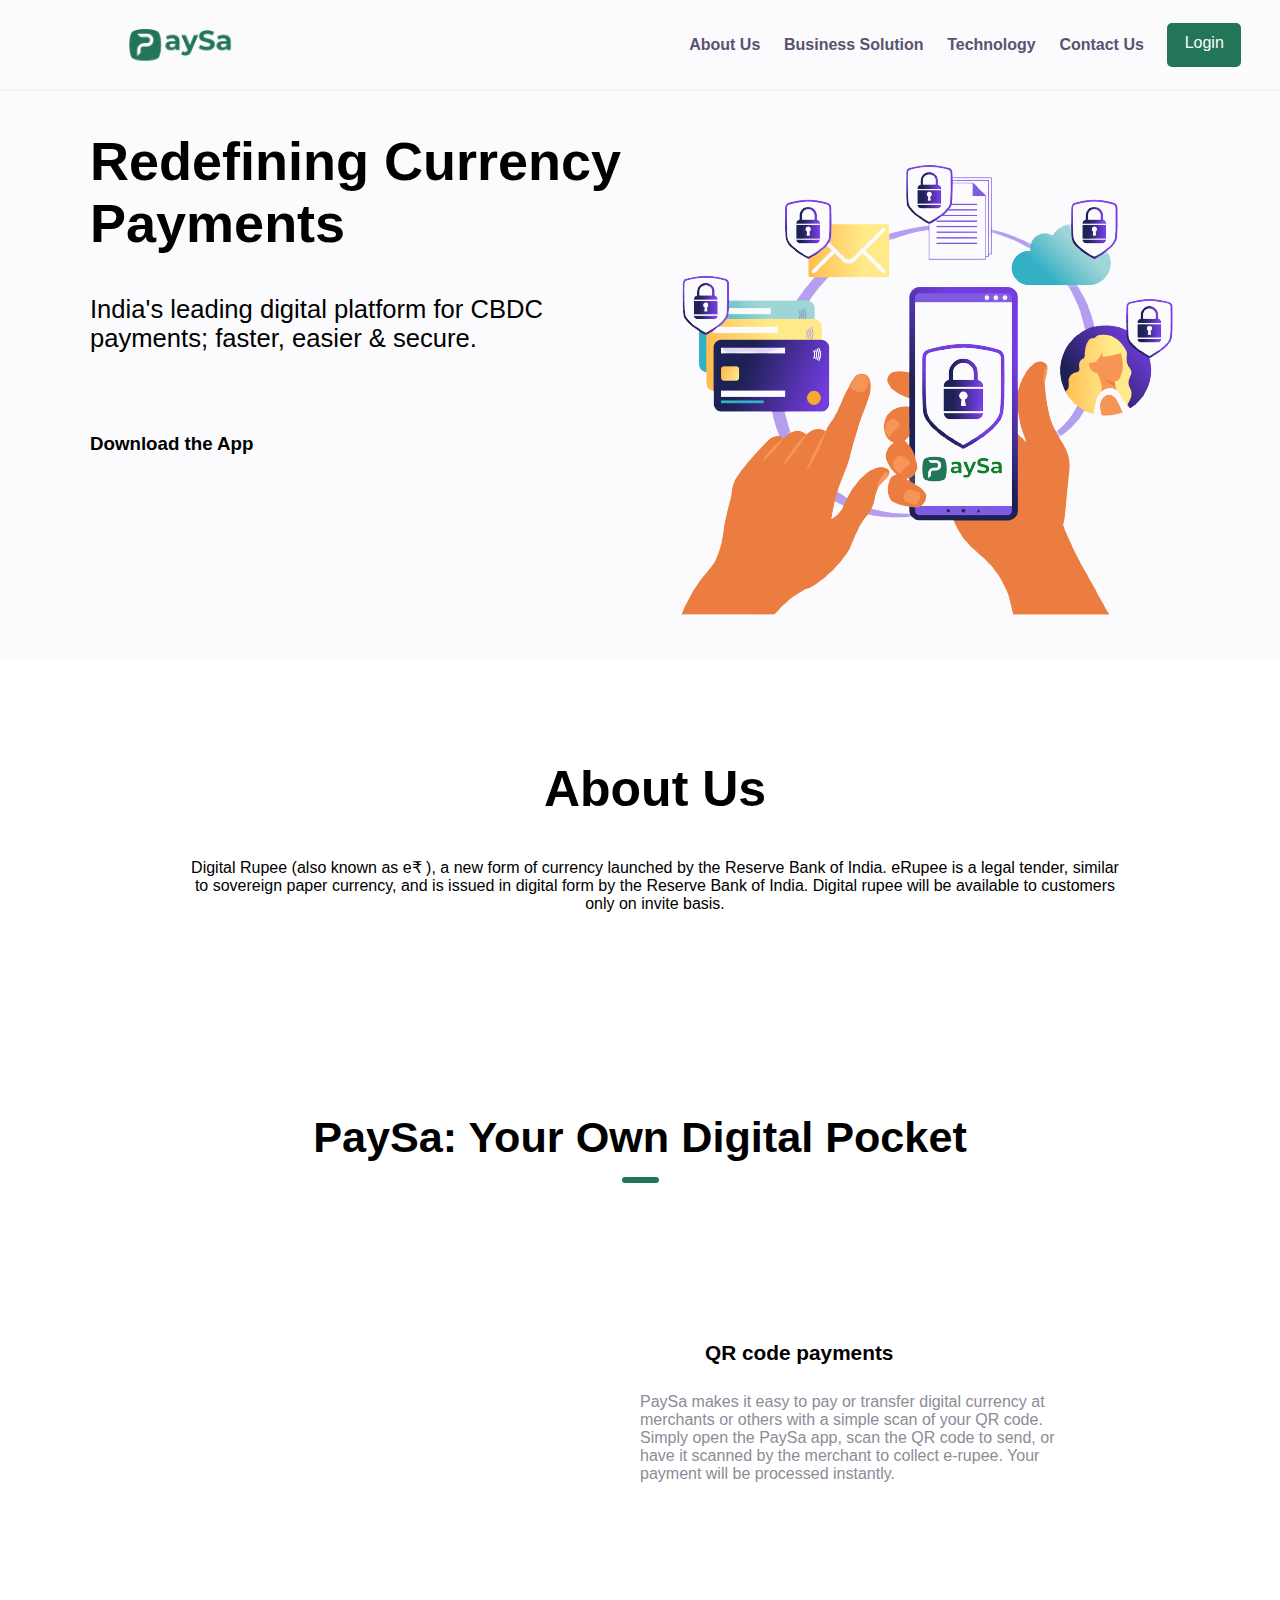
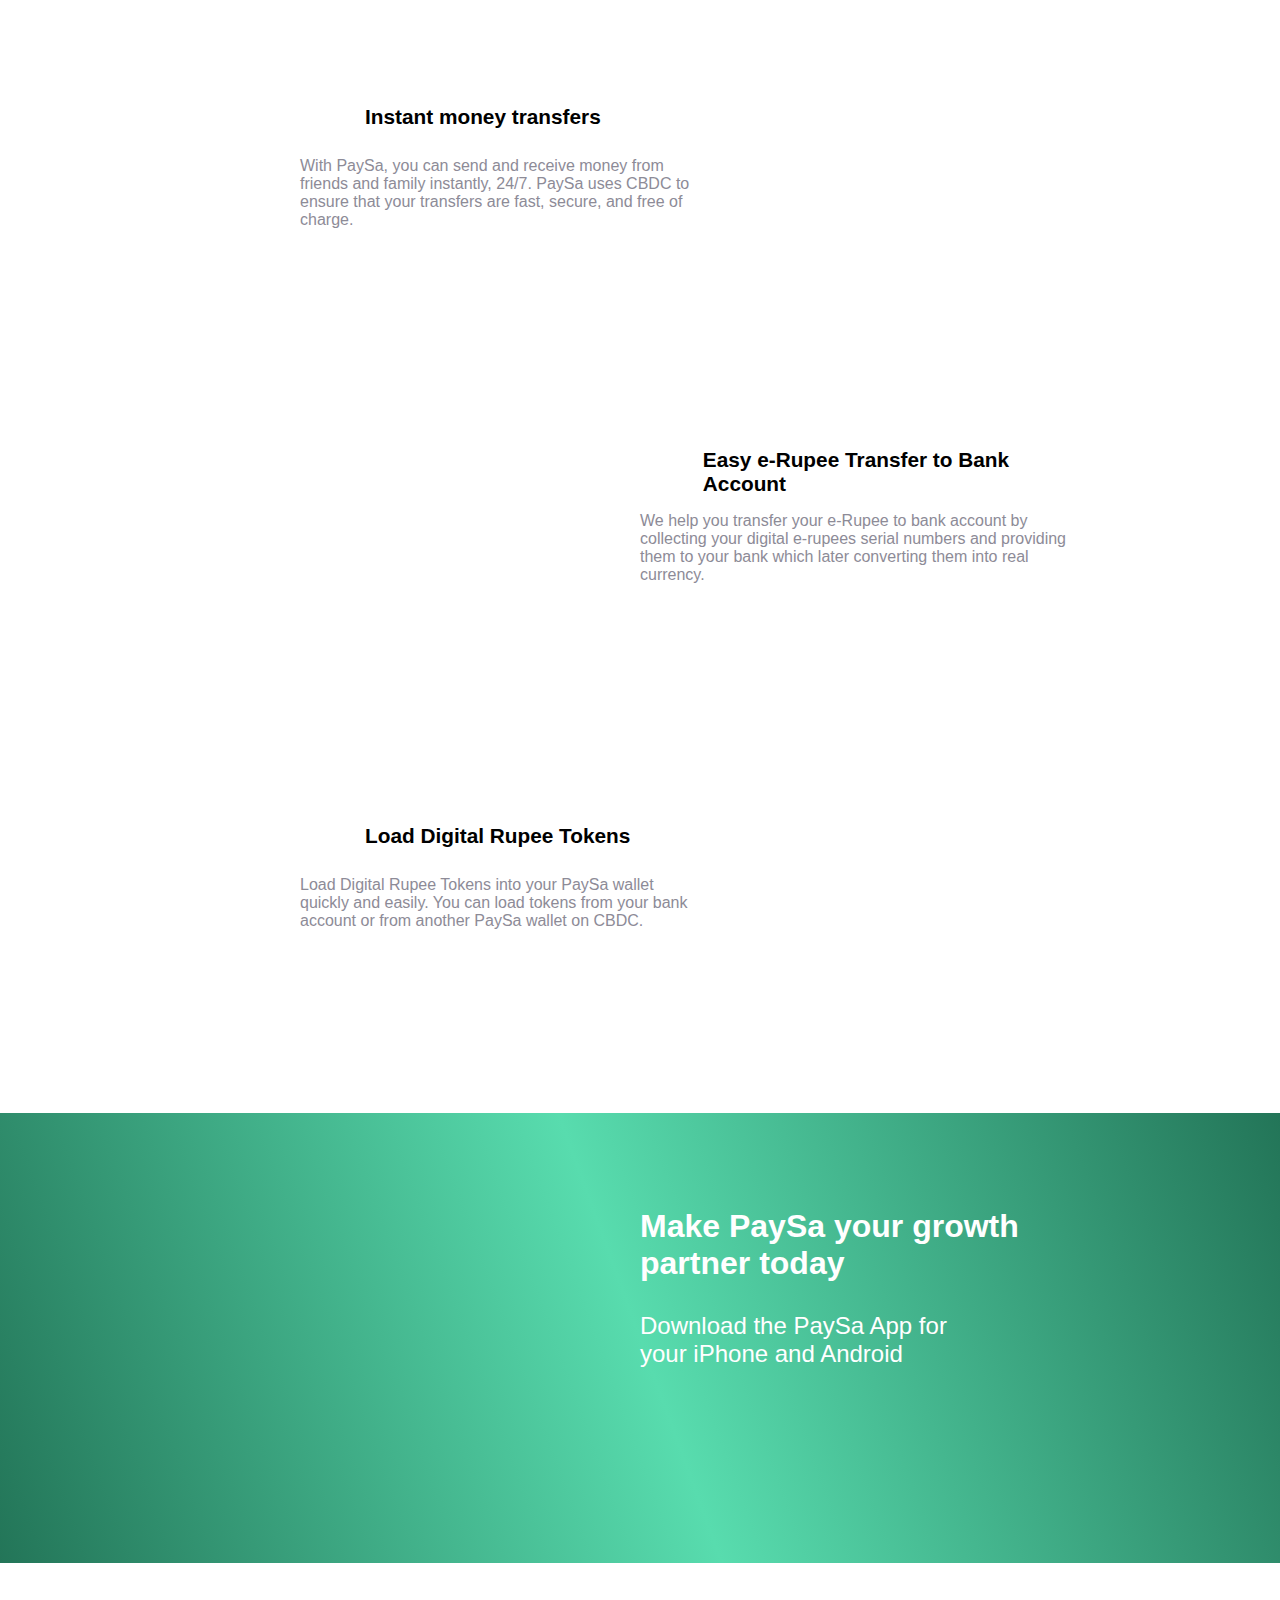
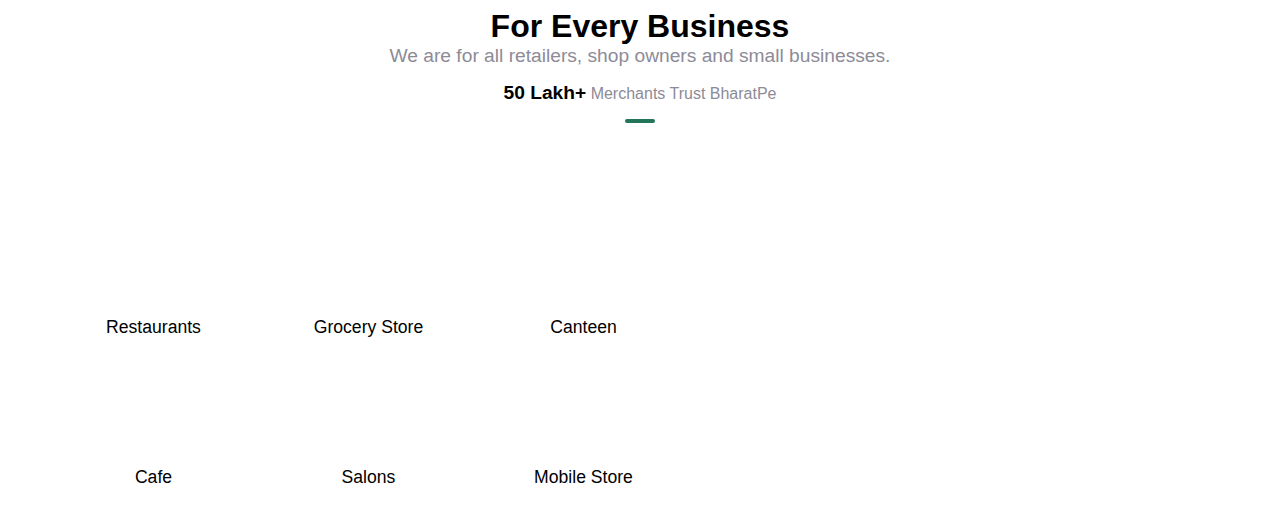
==== pro3/index.html @ a6ddaf46 "Add files via upload" ====
<!DOCTYPE html>
<html lang="en">
<head>
    <meta charset="UTF-8">
    <meta name="viewport" content="width=device-width, initial-scale=1.0">
    <link rel="stylesheet" href="index.css">
    <link rel="icon" href="https://avatars3.githubusercontent.com/u/54451090?s=200&v=4">
    <title>PaySa</title>
</head>
<body>
    <header>
        <div class="nav-bar">
            <div class="nav-bar-int">
                <div class="nav-logo">  
                    <div class="logo">
                    </div> 
                </div>

                <!-- <div class="empty-space-nav"></div> -->

                <div class="menu-items">
                    <a class="turnBlue" href="#"> About Us </a>
                    <a class="turnBlue" href="#"> Business Solution </a>
                    <a class="turnBlue" href="#"> Technology </a>
                    <!-- <a class="turnBlue" href="#">  </a> -->
                    <a class="turnBlue" href="#"> Contact Us </a>
                    <button class="Login"> Login </button>
                </div>
            </div>    
        </div>
    </header>

    <div class="space"></div>

    <div class="hero-section1">
        <div class="text-area-1">
            <div class="text11">
                <div class="text111">Redefining Currency </div> 
                <div class="text111">Payments</div>
            </div>
            <div class="text12">
               India's leading digital platform for CBDC payments; faster, easier & secure.
            </div>

            <div class="bottom-of-hero"></div>
            <div class="text13">
                Download the App
            </div>
            <div class="downloads"></div>
            <div class="download-img"></div>
        </div>
        <div class="image-area-01">
            <img src="firstpageimg.png"> 
        </div>
    </div>
    <div class="about_us">
        <div class="about_head">
            <h1>About Us</h1>
        </div>
        <div class="about-in">
            <p>Digital Rupee (also known as e₹ ), a new form of currency launched by the Reserve Bank of India. eRupee is a legal tender, similar to sovereign paper currency, and is issued in digital form by the Reserve Bank of India. Digital rupee will be available to customers only on invite basis.</p>
        </div>
    </div>
<div class="hero-section2">
            <div class="heading2">
                <h2> PaySa: Your Own Digital Pocket</h2>
                <div class="space-creator">
                </div>
            </div>


        <div class="main-secc"></div>

    <div class="main-bg">
            <div class="section-content">
                <div class="img-content" style="background-image: url(https://th.bing.com/th/id/R.ad72b7fecbe0de6526bdde511965ff04?rik=%2bZcPTM8g%2bKiTmQ&riu=http%3a%2f%2fentechdesigns.com%2fnew_site%2fwp-content%2fthemes%2fen-tech%2fimages%2fnot_available_icon.jpg&ehk=UI0frGbrfodEmx3CUtAoVkW7kPtvieYdu3SuVf0niHk%3d&risl=&pid=ImgRaw&r=0);"></div>                
                <div class="text-content">
                    <div class="line">
                        <div class="small-img" style="background-image: url(https://imgs.search.brave.com/tpO8QWYqjPdLjdvRG-HXmpwBp8l03VVU_ZikcSqKKr0/rs:fit:860:0:0/g:ce/aHR0cHM6Ly9tZS1x/ci5jb20vc3RhdGlj/L3BhZ2VzL3FyLWNv/ZGUtZm9yLWltYWdl/LWltZy9pbWFnZS1x/ci1jb2RlLndlYnA);"></div>
                            <h4 class="tc">QR code payments</h4>
                    </div>
                    <div class="txt">
                        PaySa makes it easy to pay or transfer digital currency at merchants or others  with a simple scan of your QR code. Simply open the PaySa app, scan the QR code to send, or have it scanned by the merchant to collect e-rupee. Your payment will be processed instantly.
                    </div>
                </div>
            </div>
            <div class="section-content" id="sec-con2">
                <div class="text-content">
                    <div class="line">
                        <div class="small-img" style="background-image: url(https://imgs.search.brave.com/nka3QMrNLmG-xoeVv3oWApmT1oGC3FAm6EVx0VaQE6c/rs:fit:860:0:0/g:ce/aHR0cDovL3d3dy5w/bmdpbWFnZXNmcmVl/LmNvbS9Nb25leS9S/dXBlZS1TeW1ib2wv/cnVwZWUtc3ltYm9s/LXBuZy1pbWFnZV9s/aWdodC1ibHVlLnBu/Zw);"></div>
                        <h4 class="tc">Instant money transfers</h4>
                    </div>
                    <div class="txt">With PaySa, you can send and receive money from friends and family instantly, 24/7. PaySa uses CBDC to ensure that your transfers are fast, secure, and free of charge.</div>
                </div>
                <div class="img-content" style="background-image: url();"></div>
            </div>


            <div class="section-content">
                <div class="img-content" style="background-image: url(https://th.bing.com/th/id/R.ad72b7fecbe0de6526bdde511965ff04?rik=%2bZcPTM8g%2bKiTmQ&riu=http%3a%2f%2fentechdesigns.com%2fnew_site%2fwp-content%2fthemes%2fen-tech%2fimages%2fnot_available_icon.jpg&ehk=UI0frGbrfodEmx3CUtAoVkW7kPtvieYdu3SuVf0niHk%3d&risl=&pid=ImgRaw&r=0);"></div>            
                    <div class="text-content">
                        <div class="line">
                            <div class="small-img" style="background-image: url(https://imgs.search.brave.com/F_cQ1xJvTNyh5-5Tk3KOppmfVLjaJOh_8UtG-1dLhJM/rs:fit:860:0:0/g:ce/aHR0cHM6Ly9tZWRp/YS5pc3RvY2twaG90/by5jb20vaWQvNDkw/MzU5MTc2L3ZlY3Rv/ci9iYW5rLWljb24t/b24tYS13aGl0ZS1i/YWNrZ3JvdW5kLXBy/b3Nlcmllcy5qcGc_/cz02MTJ4NjEyJnc9/MCZrPTIwJmM9YXJR/NExYSDA0akE1LWs4/bnBvc2lqUFh4cENW/NWZYOXZuVVVjd2U5/dWc0dz0);"></div>
                            <h4 class="tc">Easy e-Rupee Transfer to Bank Account</h4>
                        </div>
                    <div class="txt">We help you transfer your e-Rupee to bank account by collecting your digital e-rupees serial numbers and providing them to your bank which later converting them into real currency.  </div>
                </div>
            </div>

            <div class="section-content" id="sec-con2">
                <div class="text-content">
                    <div class="line">
                        <div class="small-img" style="background-image: url(https://imgs.search.brave.com/GfKclNx5KV575thIpJRkPLmxJpGCrcDFk0v-A_xw0AU/rs:fit:860:0:0/g:ce/aHR0cHM6Ly9tZWRp/YS5pc3RvY2twaG90/by5jb20vaWQvMTE5/MDM2OTQ2MS92ZWN0/b3IvZ29sZGVuLWNv/aW4td2l0aC1zdGFy/LXZlY3Rvci1pbGx1/c3RyYXRpb24uanBn/P3M9NjEyeDYxMiZ3/PTAmaz0yMCZjPW9p/VGFEYXJ1V3ROeVVX/bFlsYmM0Tm9qZDNI/MnNveVBXaFdQZUlj/NUV6UEU9);"></div>
                        <h4 class="tc">Load Digital Rupee Tokens</h4>
                    </div>
                    <div class="txt">Load Digital Rupee Tokens into your PaySa wallet quickly and easily. You can load tokens from your bank account or from another PaySa wallet on CBDC.</div>
                </div>
                <div class="img-content" style="background-image: url();"></div>
            </div>
    </div>
</div>




    <!-- Hero Section 4  -->

    <div class="hero-section4">
        <div class="hero-sec4img"></div>
        <div class="hero-sec4txt">
            <div class="div-up">Make PaySa your growth
                partner today</div>
            <div class="div-down">Download the PaySa App for
                your iPhone and Android</div>
            <div class="download-img"></div>
        </div>
    </div>

    <!-- Hero Section 5 -->

    <div class="hero-section5">
        <div class="master5-1">
            <div style="font-size: 2rem; font-weight: 700;">For Every Business</div>
            <div style="font-size: 1.2rem; color: #8d8b97;">We are for all retailers, shop owners and small businesses.</div>
            <div style="margin-top: 15px;">
                <span style="font-weight: 700; font-size: 1.2rem;">50 Lakh+</span>
                <span style="font-size: 1rem; color:#8d8b97;">Merchants Trust BharatPe</span>
            </div>
            <div class="small-img-2"></div>
        </div>
        <div class="master5-2">
            <div class="master5-2-1">
                <div class="line-box-1">
                    <div class="box1">
                    <div class="img-art" style="background-image: url(https://imgs.search.brave.com/_KnoOtLw1ePfY0BrxJpQ4TMPaXZN6GF9VWNGxg7csrc/rs:fit:500:0:0/g:ce/aHR0cHM6Ly9tZWRp/YS1jZG4udHJpcGFk/dmlzb3IuY29tL21l/ZGlhL3Bob3RvLW8v/MDkvZTUvNWMvYjYv/YnJlYWQtc3RyZWV0/LWtpdGNoZW4uanBn);">
                    </div>
                    <p class="txt-art">Restaurants</p>
                    </div>
    
                    <div class="box1">  
                    <div class="img-art" style="background-image: url(https://imgs.search.brave.com/Jl0Cyv_trKkJ6JaJ3ieYdLHNSCeV8-T2REs1FATz_P4/rs:fit:860:0:0/g:ce/aHR0cHM6Ly9pbWFn/ZXMudW5zcGxhc2gu/Y29tL3Bob3RvLTE1/MzQ3MjM0NTI4NjIt/NGM4NzQwMThkNjZk/P2F1dG89Zm9ybWF0/JmZpdD1jcm9wJnE9/ODAmdz0xMDAwJml4/bGliPXJiLTQuMC4z/Jml4aWQ9TTN3eE1q/QTNmREI4TUh4elpX/RnlZMmg4Tm54OFoz/SnZZMlZ5ZVh4bGJu/d3dmSHd3Zkh4OE1B/PT0);">
                    </div>
                    <p class="txt-art">Grocery Store</p>
                    </div>
    
                    <div class="box1">
                    <div class="img-art" style="background-image: url(https://imgs.search.brave.com/5aHbfRJG51mxhq3ryUFkNxqtfxtQ9PrWzkPs_srpxBA/rs:fit:500:0:0/g:ce/aHR0cHM6Ly9zdGF0/aWM5LmRlcG9zaXRw/aG90b3MuY29tLzEw/Mzc3NzgvMTA3NC9p/LzQ1MC9kZXBvc2l0/cGhvdG9zXzEwNzQ1/MzEyLXN0b2NrLXBo/b3RvLW9mZmljZS13/b21hbi1pbi1jYW50/ZWVuLWNvb2suanBn);">
                    </div>
                    <p class="txt-art">Canteen</p>
                    </div>
                </div>
                
                <div class="line-box-1">
                    <div class="box1">
                    <div class="img-art" style="background-image: url(https://imgs.search.brave.com/lAjzjAKTDMoz-4sdrsdmpmv66_Zsh9qKGhODowkllXM/rs:fit:500:0:0/g:ce/aHR0cHM6Ly9pbWcu/ZnJlZXBpay5jb20v/cHJlbWl1bS1waG90/by9jYWZlLXdpdGgt/bGFyZ2Utd2luZG93/LXRhYmxlLXdpdGgt/Y2hhaXJzXzcyODQ3/Mi02NTMuanBnP3Np/emU9NjI2JmV4dD1q/cGc);">
                    </div>
                    <p class="txt-art">Cafe</p>
                    </div>
    
                    <div class="box1">  
                    <div class="img-art" style="background-image: url(https://imgs.search.brave.com/omWQRxwb3IkVpaN5o8cpvg3WltIj8z_VH1vW5rpjRCg/rs:fit:500:0:0/g:ce/aHR0cHM6Ly9pbWFn/ZXMudW5zcGxhc2gu/Y29tL3Bob3RvLTE1/NjAwNjY5ODQtMTM4/ZGFkYjRjMDM1P2l4/bGliPXJiLTQuMC4z/Jml4aWQ9TTN3eE1q/QTNmREI4TUh4elpX/RnlZMmg4TVRGOGZH/aGhhWElsTWpCellX/eHZibnhsYm53d2ZI/d3dmSHg4TUE9PSZ3/PTEwMDAmcT04MA.jpeg);">
                    </div>
                    <p class="txt-art">Salons</p>
                    </div>
    
                    <div class="box1">
                    <div class="img-art" style="background-image: url(https://imgs.search.brave.com/vFuJ8BAwd9srXGggWIZrSH2zXuHoSQgm17tYH7SF1Fc/rs:fit:860:0:0/g:ce/aHR0cHM6Ly9tZWRp/YS5pc3RvY2twaG90/by5jb20vaWQvODgy/NDQ0NTc0L3Bob3Rv/L2ludGVyaW9yLW9m/LXRoZS1hcHBsZS1z/dG9yZS1vbi1yZWdl/bnQtc3RyZWV0LWxv/bmRvbi10aGF0LXJl/Y2VudGx5LWhhZC1h/LXJlZnVyYmlzaG1l/bnQuanBnP3M9NjEy/eDYxMiZ3PTAmaz0y/MCZjPXVWUGxDblZK/UHZNYWVLTlJIdVRK/VzRpaUlyQ2J2NHAx/T05XeGNFYnJpOTg9);">
                    </div>
                    <p class="txt-art">Mobile Store</p>
                    </div>
                </div>
            </div>
            <div class="master5-2-2">
            </div>
        </div>
    </div>
---- pro3/index.css ----
* {
    width: auto;
    margin: 0;
    padding: 0;
    border: border-box;
    font-family:'Segoe UI', Tahoma, Geneva, Verdana, sans-serif
}

html, body {
    margin: 0;
    padding: 0;
    width: 100%;
    height: 100%;
}
.nav-bar {
    height: 90px;
    width: 104%;
    display: flex;
    justify-content: center;
    align-items: center;
    background-color: #fbfbfd;
    color: #212529;
    border-bottom: 1px solid rgb(236, 239, 239);
    position:fixed;
    top: 0;
    z-index: 500;

}

.space {
    width: 100%;
    height: 90px;
}

.nav-bar-int {
    display: flex;
    justify-content: space-between;
    align-items: center;
    width: 90%;
    height: 70px;
}

.nav-logo {
    width: 232.5px;
    height: 50px;
    display: flex;
    justify-content: space-evenly;
    align-items: center;
}

.logo {
    background-image: url(logopay.png);
    width: 281px;
    height: 237px;
    background-size: contain;
}

/* .empty-space-nav {
    width: 100%;
    height: 50px;
} */

.menu-items {
    width: 50%;
    height: 50px;
    display: flex;
    justify-content: space-evenly;
    align-items: center;
    font-weight: 550;
    font-size: 1rem;
    color: #585371;
    text-align: center;
}

.menu-items a {
    display: inline;
    text-decoration: none;
    color: #585371;
    
}

.Login {
    background-color: #237558;
    width: 73.5px;
    height: 43.5px;
    padding: 4px 17px 8px;
    color: white;
    font-size: 1rem;
    border-radius: 5px;
    border: none;
    text-align: center;
}

.turnBlue:hover {
    color: #23d295;
}

/* Hero Section */


.hero-section1 {
    height: 570px;
    background-color: #fbfbfd;
    display: flex;
}

.text-area-1 {
    /* background-color: red; */
    height: 570px;
    width: 50%;
    display: flex;
    align-items:flex-start;
    justify-content: center;
    display: flex;
    flex-direction: column;
    justify-content: space-evenly;
    margin-left: 90px;
}

.img-area-1 {
    background-image: url(hero-page-img.jpg);
    background-size: contain;
    background-repeat: no-repeat;
    height: 570px;
    width: 50%;
    margin-top: 10px;
    margin-right: 20px;
}

.text111 {
    font-weight: 700;
    font-size: 3.375rem;
}

.text12 {
    width: 500px;
    font-size: 1.6rem;
    text-align: left;
}

.text13 {
    font-size: 1.17rem;
    text-decoration: none;
    font-weight: 600;
}

.download-img {
    /* background-color: blue; */
    height: 70px;
    width: 400px;
    background-image: url(https://quantifyfitness.com/wp-content/uploads/download-app-store.png);
    background-size: contain;
    background-repeat: no-repeat;
}

.downloads {
    display: flex;
    justify-content: space-between;
    align-items: center;
}

.text13 {
    margin-bottom: 14px;
}

.image-area-01{
    margin-top: 50px;
    margin-right: 100px;
}
/* Second part of hero portion of the web site */

.main-bg {
    background-image: url();
    background-size:auto;
    background-repeat: no-repeat;
    background-position-x: 300px;
    background-position-y: 180px;
    height: 750px;
    width: 100%;
    position: relative;
    z-index: 0;
}

.hero-section2 {
    margin-top: 100px;
    height: 1600px;
    display: flex;
    flex-direction: column;
    /* justify-content: center; */
    align-items: center;
}
.about_us{
    margin-left: 90px;
    margin-right: 60px;
    padding: 100px;
    display: flex;
    flex-direction: column;
    justify-content: center;
    align-items:center;
    text-align: center;
}

.about_head{
    margin-bottom: 40px;
}

.about_head h1{
    font-size: 50px;
}
.heading2 {
    font-size: 1.8rem;
    display: flex;
    flex-direction: column;
    align-items: center;
}

.space-creator {
    height: 6px;
    width: 37px;
    background-color: #237558;
    border-radius: 5px;
    margin-top: 15px;
    
}

.img-content {
    height: 285px;
    width: 50%;
    background-size: contain;
    background-repeat: no-repeat;
    
    
}

.text-content {
    height: 285px;
    width: 50%;
    display: flex;
    flex-direction: column;
    align-content: center;
    justify-content: center;
    /* background-color: #585371; */
}

.section-content {
    display: flex;
    padding-left: 200px;
    padding-right: 200px;
    margin-bottom: 70px;
    position: relative;
    z-index: 1;

}

#sec-con2 {
    padding-left: 300px;
}

.main-secc {
    margin-top: 80px;
}

.small-img {
    height: 50px;
    width: 50px;
    background-size: cover;
}

.tc {
    font-size: 1.3rem;
    margin-left: 15px;
}

.line {
    display: flex;
    justify-content:flex-start;
    align-items: center;
}

.txt {
    font-size: 1rem;
    color: #8d8b97;
    margin-top: 15px;
}

/* Hero Section 3 */

.hero-section3 {
    margin-top: 100px;
    height: 2000px;
    display: flex;
    flex-direction: column;
    /* justify-content: center; */
    align-items: center;
}

.small-img-2 {
    height: 4px;
    width: 30px;
    background-color: #237558;
    border-radius: 5px;
    margin-top: 15px;
    
}

.tc2 {
    font-size: 1.3rem;
    /* margin-left: 15px; */
}

.third {
    padding-left: 300px;
}

.antistick {
    margin-left: 75px;
}


/* Hero Section 4  */
.hero-section4 {
    display: flex;
    height: 450px;
    width: 100%;
    background-image: linear-gradient(250deg,#237558,#58dcae,#237558);
    align-items: center;
    
}

.hero-sec4img {
    /* background-image: url(); */
    height: 100%;
    width: 50%;
    background-size: contain;
    background-repeat: no-repeat;
}

.div-up {
    font-size: 2rem;
    color: white;
    width: 400px;
    font-weight: 700;
    margin-bottom: 30px;
}

.div-down {
    font-size: 1.5rem;
    color: white;
    width: 350px;
    margin-bottom: 30px;
}

/* Hero Section 5  */

.hero-section5 {
    height: 550px;
    width: 100%;
    display: flex;
    flex-direction: column;
    align-content: center;
    justify-content: space-evenly;
    margin-top: 10px;

}

.master5-2-2 {
    background-image: url(https://th.bing.com/th/id/R.ad72b7fecbe0de6526bdde511965ff04?rik=%2bZcPTM8g%2bKiTmQ&riu=http%3a%2f%2fentechdesigns.com%2fnew_site%2fwp-content%2fthemes%2fen-tech%2fimages%2fnot_available_icon.jpg&ehk=UI0frGbrfodEmx3CUtAoVkW7kPtvieYdu3SuVf0niHk%3d&risl=&pid=ImgRaw&r=0);
    background-size: contain;
    background-repeat: no-repeat;
    height: 300px;
    width: 100%;
}

.master5-1 {
    display: flex;
    flex-direction: column;
    align-items: center;
    justify-content: center;
}

/* .master5-2 {
    display: flex;
} */

.box1 {
    height: 120px;
    width: 120px;
    display: flex;
    flex-direction: column;
    align-items: center;
    justify-content: center;

}

.img-art {
    height: 100%;
    width: 100%;
    background-size: contain;
    background-repeat: no-repeat;
}

.txt-art {
    font-size: 1.1rem;
}

.line-box-1 {
    display: flex;
    flex-direction: row;
    margin-top: 30px;
    justify-content: space-between;
    width: 550px;
    margin-left: 100px;
}

.master5-2 {
    display: flex;
    justify-content: space-evenly;
    align-items: center;
    align-self: center;
    width: 100%;
    margin-left: -13px;
    margin-top: 30px;
}
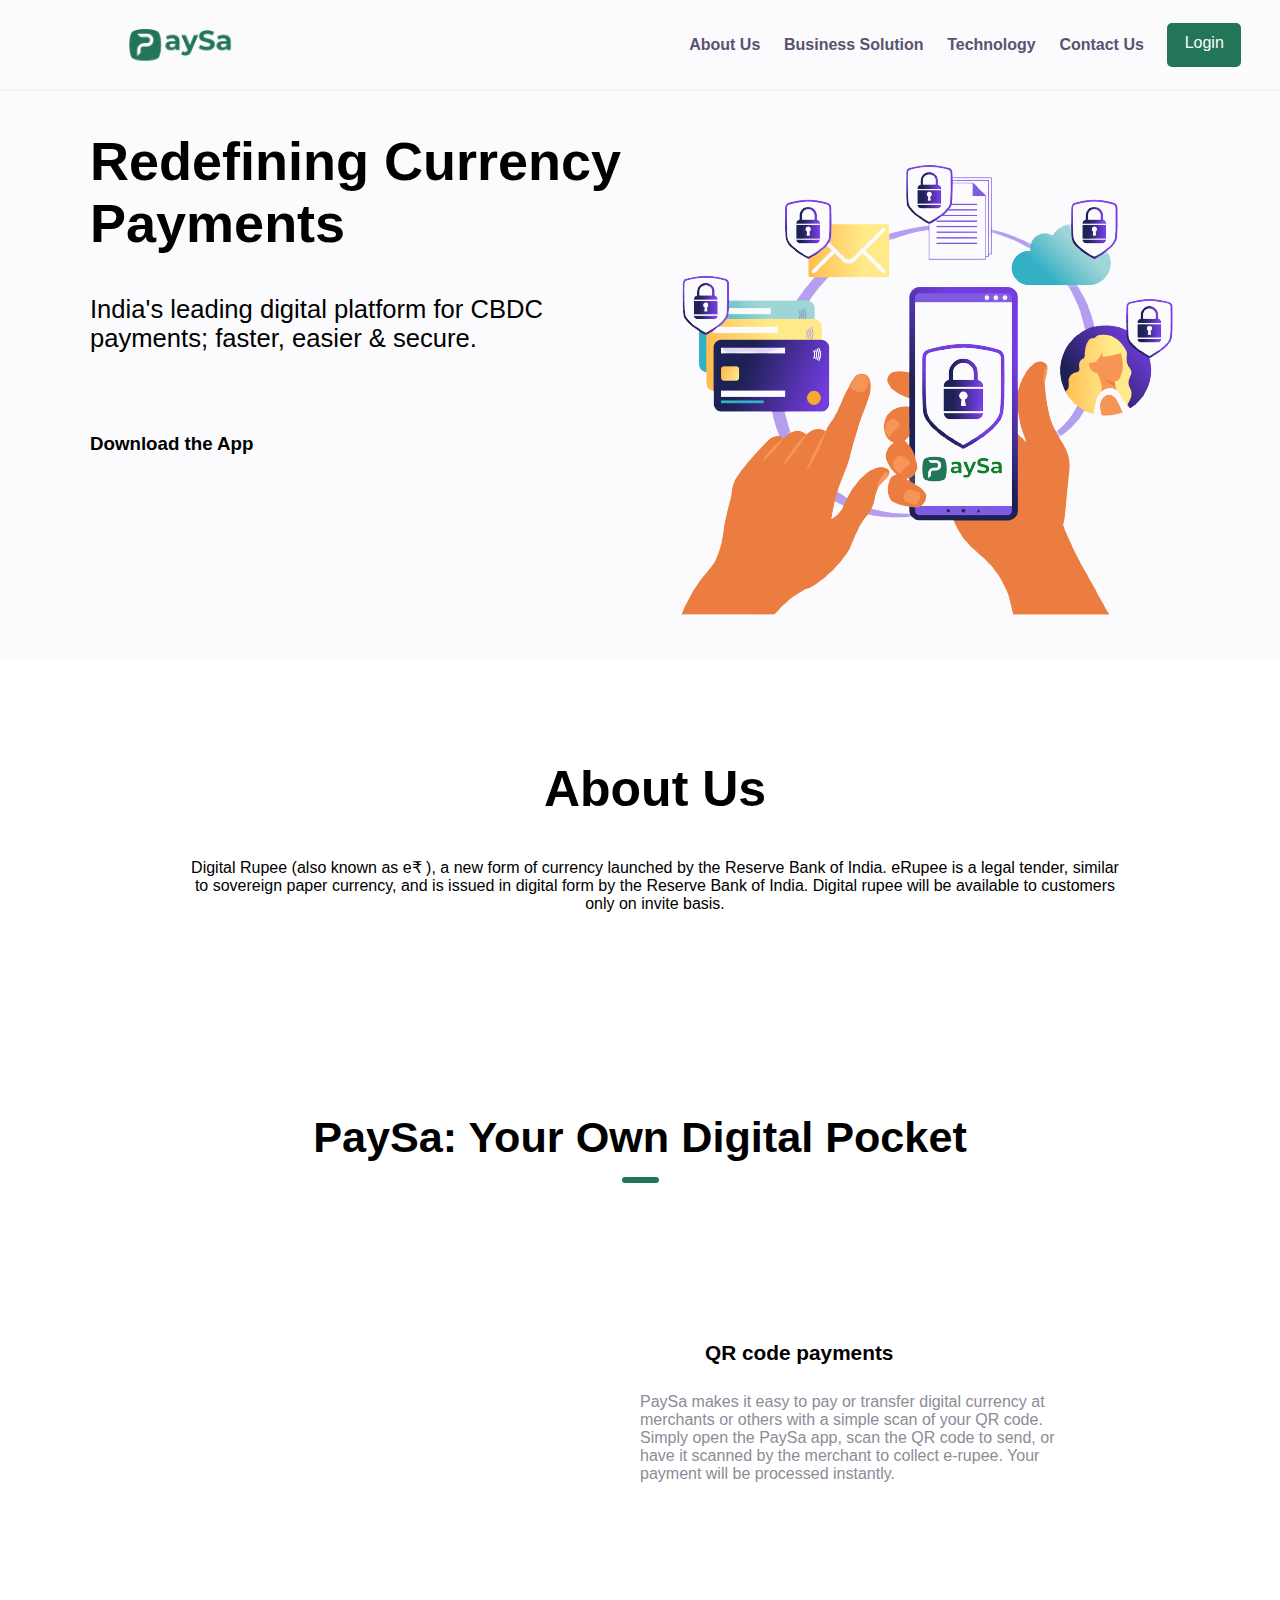
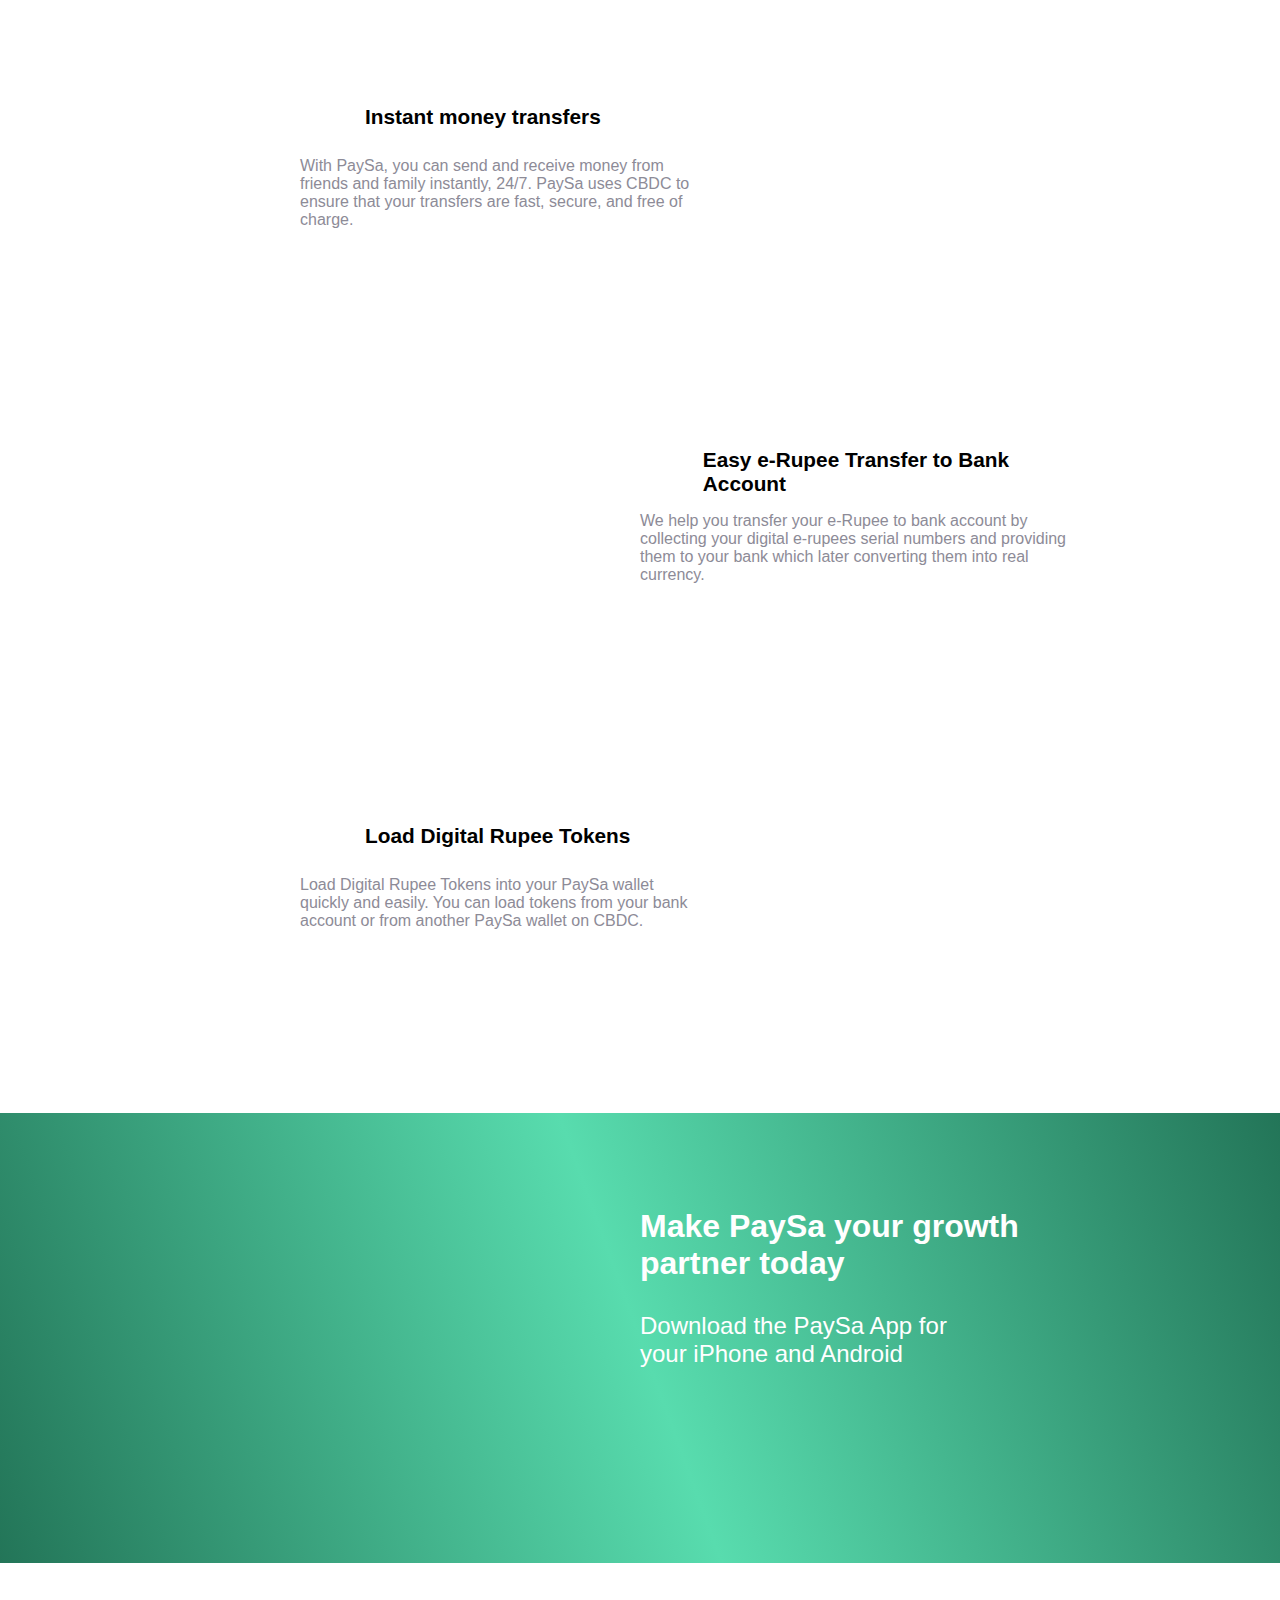
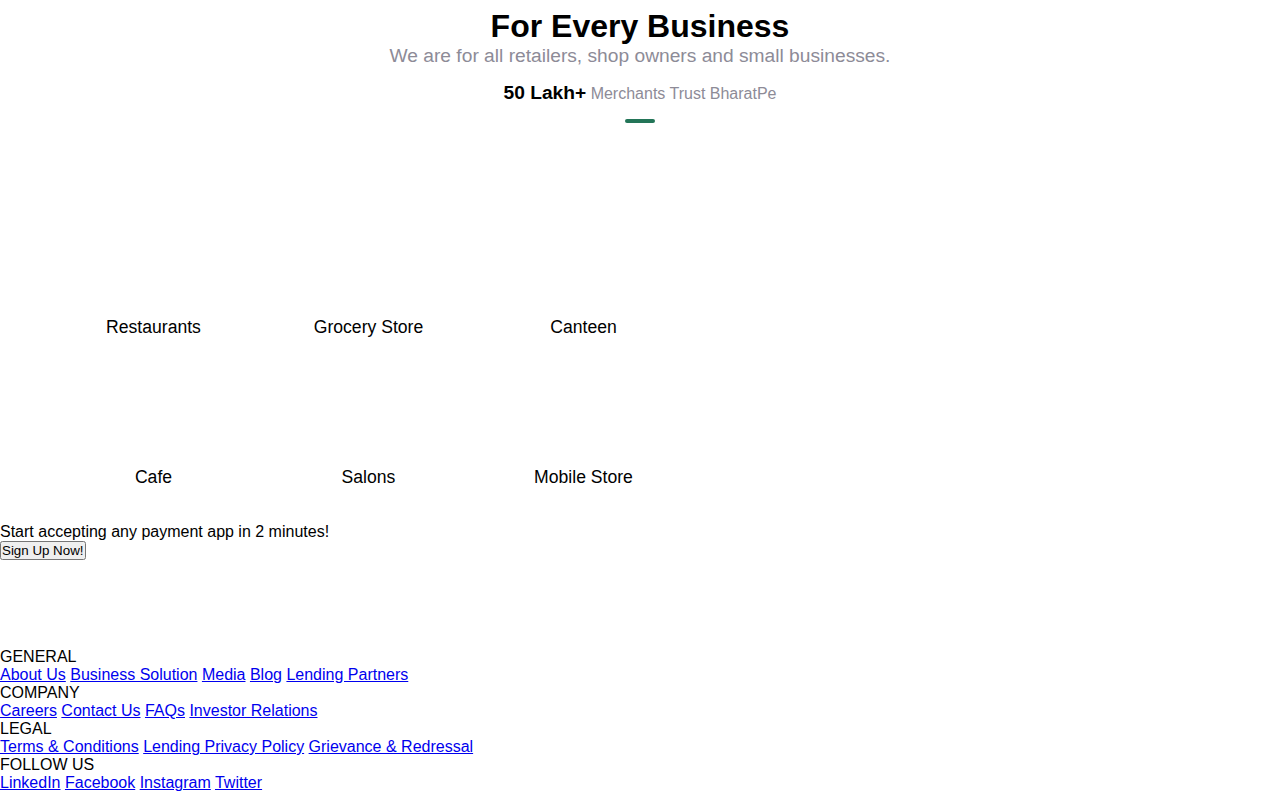
==== commit 6e1cfa3c: "Update index.html" ====
--- a/pro3/index.html
+++ b/pro3/index.html
@@ -122,6 +122,11 @@
 
 
 
+<!-- Hero Section 3 -->
+
+
+
+
 
     <!-- Hero Section 4  -->
 
@@ -193,4 +198,63 @@
             <div class="master5-2-2">
             </div>
         </div>
-    </div>+    </div>
+
+    <!-- Hero Section 6 -->
+
+    <div class="hero-section6">
+        <div class="hero-sec6img"></div>
+        <div class="hero-sec4txt">
+            <div class="div-down6">Start accepting any payment app in 2 minutes!</div>
+            <button id="sign-up">Sign Up Now!</button>
+        </div>
+    </div>
+
+    <footer>
+        <div class="logo-area">
+            <div class="footer_logo">
+            </div><br>
+            <div class="download-img" style="width: 250px;"></div>
+        </div>
+
+        <div class="textt-area">
+
+            <ul>
+                <p>GENERAL</p>
+                <a href="#">About Us</a> 
+                <a href="#">Business Solution</a>
+                <a href="#">Media</a>
+                <a href="#">Blog</a>
+                <a href="#">Lending Partners</a>
+            </ul>
+
+            <ul>
+                <p>COMPANY</p>
+                <a href="#">Careers</a> 
+                <a href="#">Contact Us</a>
+                <a href="#">FAQs</a>
+                <a href="#">Investor Relations</a>
+                
+            </ul>
+
+            <ul>
+                <p>LEGAL</p>
+                <a href="#">Terms & Conditions</a> 
+                <a href="#">Lending Privacy Policy</a>
+                <a href="#">Grievance & Redressal</a>
+                
+            </ul>
+
+            <ul>
+                <p>FOLLOW US</p>
+                <a href="#">LinkedIn</a> 
+                <a href="#">Facebook</a>
+                <a href="#">Instagram</a>
+                <a href="#">Twitter</a>
+                
+            </ul>
+        </div>
+    </footer>
+    
+</body>
+</html>
